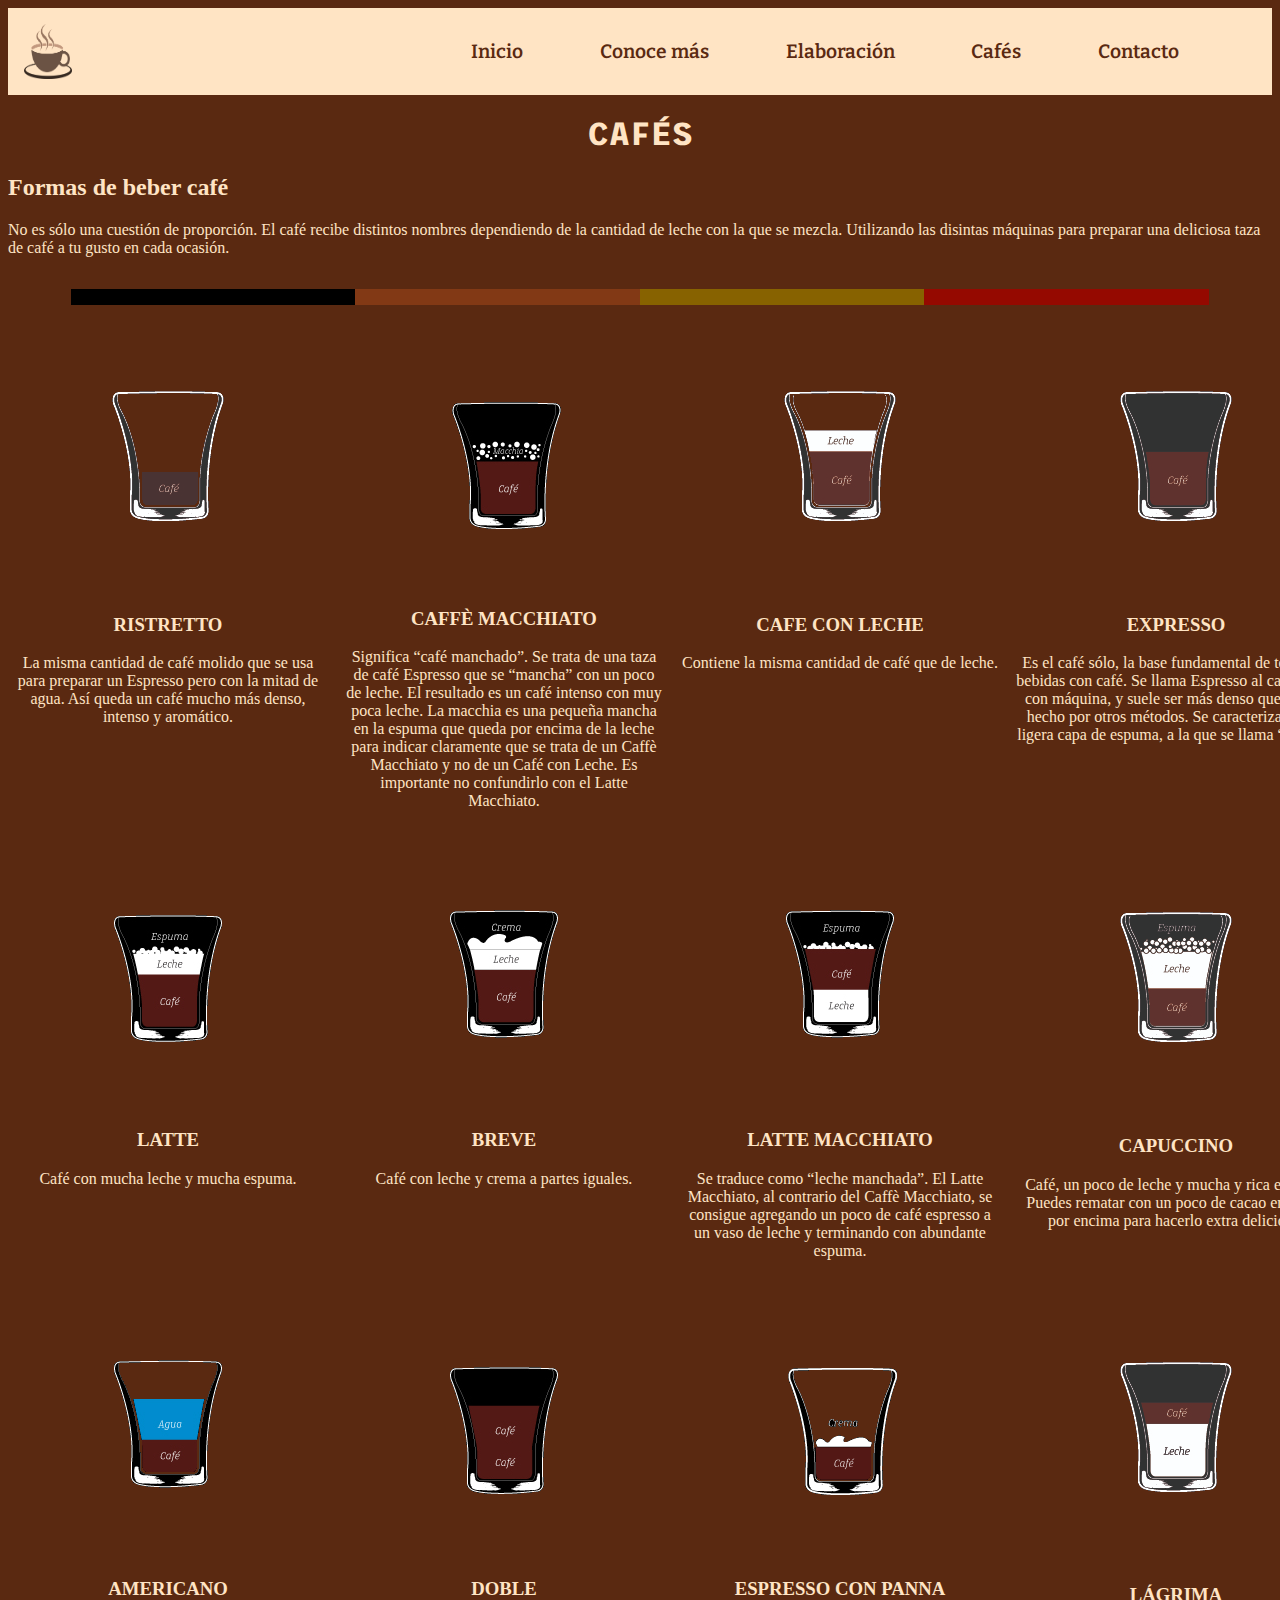
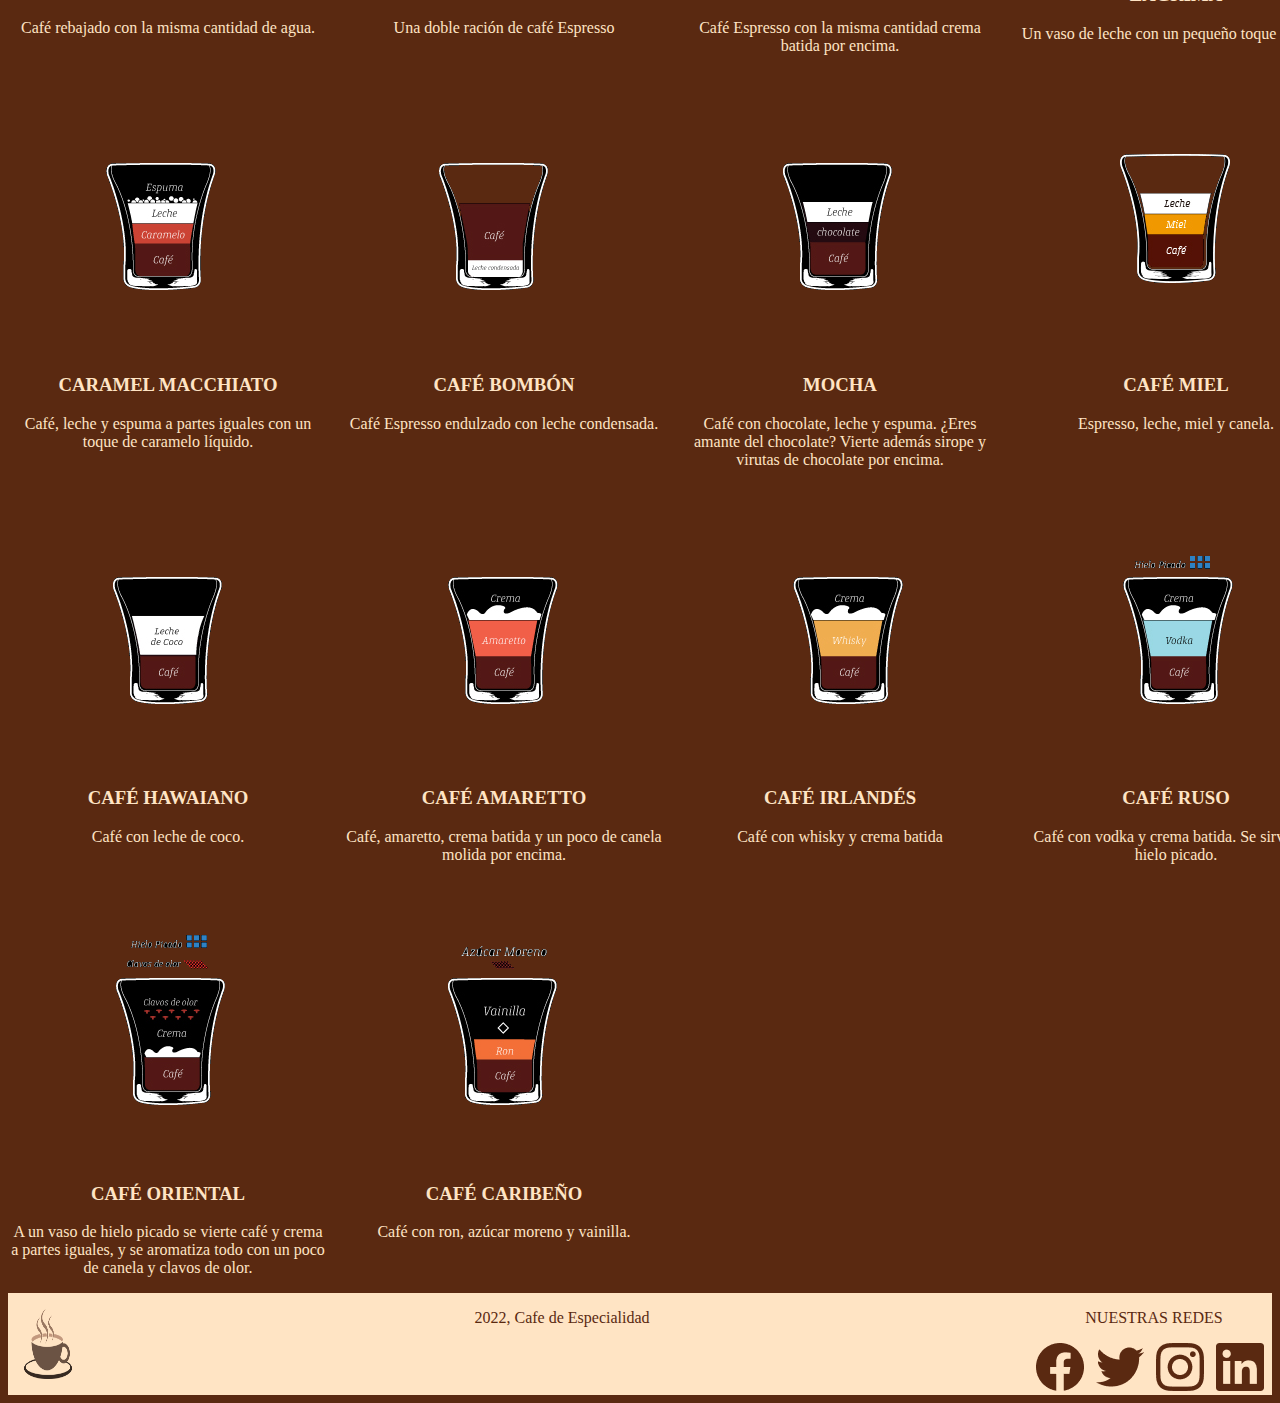
==== pages/cafes.html @ d330a457 "primer repositorio" ====
<!DOCTYPE html>
<html lang="en">
<head>
    <meta charset="UTF-8">
    <meta http-equiv="X-UA-Compatible" content="IE=edge">
    <meta name="viewport" content="width=device-width, initial-scale=1.0">
    <title>Cafés</title>
    <link rel="icon" type="text/css" href="../images/logo.ico">
    <link rel="stylesheet" href="../css/style.css">
    <link rel="preconnect" href="https://fonts.googleapis.com">
    <link rel="preconnect" href="https://fonts.gstatic.com" crossorigin>
    <link href="https://fonts.googleapis.com/css2?family=Bitter:wght@300;600;900&display=swap" rel="stylesheet">
    <link href="https://fonts.googleapis.com/css2?family=Trispace:wght@500&display=swap" rel="stylesheet">
</head>
<body>
    <header>
        <img class="logo" class= "logo" src="../images/logo.png" alt="Cafe de Espacialidad">
        <nav>
            <ul class="list">
                <li><a  href="../index.html">Inicio</a></li>
                <li><a  href="../pages/saber.html">Conoce más</a></li>
                <li><a  href="../pages/elaboracion.html">Elaboración</a></li>
                <li><a  href="../pages/cafes.html">Cafés</a></li>
                <li><a  href="../pages/contacto.html">Contacto</a></li>
            </ul>
        </nav>
    </header>

    <article>
        <section class="preface">
            <h1>CAFÉS</h1>
            <h2>Formas de beber café</h2>
            <p>No es sólo una cuestión de proporción. El café recibe distintos nombres dependiendo de la cantidad de leche con la que se mezcla. 
                Utilizando las disintas máquinas para preparar una deliciosa taza de café a tu gusto en cada ocasión.
            </p>
            
        </section>

        <div class="separador" ></div>

        <section id="allCards">
            
            <div class="card">
                <img class="I_cards"src="../images/c_ristetto.png" alt="expresso">
                <h3>RISTRETTO</h3>
                <p>La misma cantidad de café molido que se usa para preparar un Espresso pero con la mitad de agua. 
                    Así queda un café mucho más denso, intenso y aromático.
                </p>
            </div>
            
            <div class="card">
                <img class="I_cards"src="../images/c_machiatto.png" alt="MACCHIATO">
                <h3>CAFFÈ MACCHIATO</h3>
                <p>Significa “café manchado”. Se trata de una taza de café Espresso que se “mancha” con un poco de leche. 
                    El resultado es un café intenso con muy poca leche. La macchia es una pequeña mancha en la espuma que queda por encima de la 
                    leche para indicar claramente que se trata de un Caffè Macchiato y no de un Café con Leche. Es importante no confundirlo con el Latte Macchiato.
                </p>
            </div>

            <div class="card">
                <img class="I_cards"src="../images/c_cafeLeche.png" alt="CON LECHE">
                <h3>CAFE CON LECHE</h3>
                <p>Contiene la misma cantidad de café que de leche.</p>
            </div>

            <div class="card">
                <img class="I_cards"src="../images/c_expresso.png" alt="expresso">
                <h3>EXPRESSO</h3>
                <p>Es el café sólo, la base fundamental de todas las bebidas con café. Se llama Espresso al café hecho con máquina, y suele ser más denso que el café hecho 
                    por otros métodos. Se caracteriza por su ligera capa de espuma, a la que se llama “crema”.
                </p>
            </div>

            <div class="card">
                <img class="I_cards"src="../images/c_latte.png" alt="LATTE">
                <h3>LATTE</h3>
                <p>Café con mucha leche y mucha espuma.</p>
            </div>

            <div class="card">
                <img class="I_cards"src="../images/c_breve.png" alt="BREVE">
                <h3>BREVE</h3>
                <p>Café con leche y crema a partes iguales.</p>
            </div>

            <div class="card">
                <img class="I_cards"src="../images/c_latteMacchiato.png" alt="MACCHIATO">
                <h3>LATTE MACCHIATO</h3>
                <p>Se traduce como “leche manchada”. El Latte Macchiato, al contrario del Caffè Macchiato, se consigue agregando un poco de café 
                    espresso a un vaso de leche y terminando con abundante espuma.</p>
            </div>

            <div class="card">
                <img class="I_cards"src="../images/c_capuccino.png" alt="CAPUCCINO">
                <h3>CAPUCCINO</h3>
                <p>Café, un poco de leche y mucha y rica espuma. Puedes rematar con un poco de cacao en polvo por encima para hacerlo extra delicioso.</p>
            </div>

            <div class="card">
                <img class="I_cards"src="../images/c_americano.png" alt="AMERICANO">
                <h3>AMERICANO</h3>
                <p> Café rebajado con la misma cantidad de agua.</p>
            </div>

            <div class="card">
                <img class="I_cards"src="../images/c_doble.png" alt="DOBLE">
                <h3>DOBLE</h3>
                <p> Una doble ración de café Espresso</p>
            </div>

            <div class="card">
                <img class="I_cards"src="../images/c_conPana.png" alt="PANNA">
                <h3>ESPRESSO CON PANNA</h3>
                <p>Café Espresso con la misma cantidad crema batida por encima.</p>
            </div>

            <div class="card">
                <img class="I_cards"src="../images/c_lagrima.png" alt="LÁGRIMA">
                <h3>LÁGRIMA</h3>
                <p> Un vaso de leche con un pequeño toque de café.</p>
            </div>

            <div class="card">
                <img class="I_cards"src="../images/c_caramel.png" alt="MACCHIATO">
                <h3>CARAMEL MACCHIATO</h3>
                <p>Café, leche y espuma a partes iguales con un toque de caramelo líquido.</p>
            </div>

            <div class="card">
                <img class="I_cards"src="../images/c_bombon.png" alt="BOMBÓN">
                <h3>CAFÉ BOMBÓN</h3>
                <p>Café Espresso endulzado con leche condensada.</p>
            </div>

            <div class="card">
                <img class="I_cards"src="../images/c_mocha.png" alt="MOCHA">
                <h3>MOCHA</h3>
                <p>Café con chocolate, leche y espuma. ¿Eres amante del chocolate? Vierte además sirope y virutas de chocolate por encima.</p>
            </div>

            <div class="card">
                <img class="I_cards"src="../images/c_cafeMiel.png" alt="MIEL">
                <h3>CAFÉ MIEL</h3>
                <p>Espresso, leche, miel y canela.</p>
            </div>

            <div class="card">
                <img class="I_cards"src="../images/c_hawaiano.png" alt="HAWAIANO">
                <h3>CAFÉ HAWAIANO</h3>
                <p>Café con leche de coco.</p>
            </div>

            <div class="card">
                <img class="I_cards"src="../images/c_ameratto.png" alt="AMARETTO">
                <h3>CAFÉ AMARETTO</h3>
                <p>Café, amaretto, crema batida y un poco de canela molida por encima.</p>
            </div>

            <div class="card">
                <img class="I_cards"src="../images/c_irlandes.png" alt="IRLANDÉS">
                <h3>CAFÉ IRLANDÉS</h3>
                <p>Café con whisky y crema batida</p>
            </div>

            <div class="card">
                <img class="I_cards"src="../images/c_ruso.png" alt="RUSO">
                <h3>CAFÉ RUSO</h3>
                <p>Café con vodka y crema batida. Se sirve con hielo picado.</p>
            </div>

            <div class="card">
                <img class="I_cards"src="../images/c_oriental.png" alt="ORIENTAL">
                <h3>CAFÉ ORIENTAL</h3>
                <p>A un vaso de hielo picado se vierte café y crema a partes iguales, y se aromatiza todo con un poco de canela y clavos de olor.</p>
            </div>

            <div class="card">
                <img class="I_cards"src="../images/c_caribeno.png" alt="CARIBEÑO">
                <h3>CAFÉ CARIBEÑO</h3>
                <p>Café con ron, azúcar moreno y vainilla.</p>
            </div>



        </section>
    </article>

    <footer>
        <img class="logo"class="f_img" src="../images/logo.png" alt="Cafe de Espacialidad">
        <p>2022, Cafe de Especialidad</p>
        <div class="redes">
            <p>NUESTRAS REDES</p>
            <a class="l_redes" href="https://www.facebook.com" target=”_blank”><img class="I_cards"src="../images/Footer/FB.png" alt="Facebook"></a>
            <a class="l_redes" href="https://twitter.com/home" target=”_blank”><img class="I_cards"src="../images/Footer/TW.png" alt="Twitter"></a>
            <a class="l_redes" href="https://www.instagram.com" target=”_blank”><img class="I_cards"src="../images/Footer/IG.png" alt="Instagram"></a>
            <a class="l_redes" href="https://www.linkedin.com" target=”_blank”><img class="I_cards"src="../images/Footer/IN.png" alt="Linkedin"></a>
        </div>
    </footer>
</body>

</html>
---- css/style.css ----
/*barra separadora
  hacer 4divs dentro de un div
*/
:root {
  --color-primary: #ffe4c4;
  --color-secondary: #5A2911;
  --text-primary: 'Trispace';
  --text-secondary: 'Bitter';
}

*{
  color: var(--color-primary);
}
/* ----------- INCIO DEL NAV ----------- */
/* mejorar el css del nav*/

header{
  display: flex;
  justify-content: space-between;
  background-color: var(--color-primary);
  list-style-type: none;
  font-family: var(--text-secondary);
  font-weight: 600;

}

.logo{
  width: 3em;
  padding: 1em;
}

nav{
  padding: 1em;
}

nav .list{
  text-align: right;
  text-decoration: none;
}

.list{
  display: flex;
  flex-direction: row;
}

li{
  padding-right: 4em;
  font-size: larger;
}

a{
  color: var(--color-secondary);
  text-decoration: none;
}


/* ----------- INCIO DEL BODY ----------- */
body{
  background-color: var(--color-secondary);
}

h1{
  text-align: center;
  font-family: var(--text-primary);
  font-size: 2em;
}



/* ----------- ELBORACION ----------- */
.submenu{
  text-align: center;
  padding: 1em;
}

a{
  display: inline;
}
.imag{
  margin: 0 1em;
}

.content{
  display: flex;
  flex-direction: row;
  justify-content: center;
  gap: 3em;
  margin-top: 3em;;
  align-items: center;
}

.aside{
  text-align: center;
}

.recipe{
  text-align: end;
}

.iframe{
  margin: 0 auto;
  width: 700px;
  margin-bottom: 3em;
}

/* ----------- CAFES ----------- */
.preface{
  margin-bottom: 2em;
}

article{
  display: block;
}

.separador{
  width: 90%;
  height: 1em;
  margin: 1em auto;
  background: linear-gradient(to right,#000000 0% 25%, #823915 25% 50%, #876200 50% 75%, #950900 75% 100% )
}

#allCards{
  display: grid;
  width: 100%;
  grid-template-areas: "card card card card";
  grid-template-rows: auto;
  grid-template-columns: auto;
  gap: 1em;
  text-align: center;
}

.card{
  width: 20rem;
}

.I_cards{
  max-width: 100%
}

/* ----------- INCIO CONTACTO ----------- */
.I_contacto{

  height: 27em;
  background-image: url(../images/contacto.jpg);
  background-position: center;
  background-size: 90em;
}

.contacto{
  margin: auto;
  font-size: xxx-large;
}

.formula{
  display: grid;
  width: 95%;
  grid-template-areas:  "nombre " "apellido"
                        "telefono" "telefono"
                        "direccion" "direccion"
                        "pregunta" "pregunta";
  grid-template-rows: auto;
  grid-template-columns: auto;
  gap: 1em;
  padding-top: 2em;
  margin-bottom: 2em;
}

input{
  height: 2em;
}

button{
  color: var(--color-secondary);
  border-radius: 10em;
}



/* ----------- INCIO DEL FOOTER ----------- */

.f_img{
  height: 3%;
  width: 3%;
}

footer{
  display: flex;
  justify-content: space-between;
  background-color: var(--color-primary);
}

footer p{
  color: var(--color-secondary);
  text-align: center;
}

.l_redes{
  display: inline;
  padding-right: 0.5em;
}

@media only screen and (max-width: 1024px) {
  
  #allCards{ 
    grid-template-areas: "card card";
   }
  
  .preface{
    text-align: center;
  }
}


@media only screen and (max-width: 768px) {

  .list{
    display: flex;
    flex-direction:column;
  }

  .logo{
    height: 3em;
    width: 3em;
    padding: 1em;
  }

  .I_contacto{

    height: 12em;
    background-image: url(../images/contacto.jpg);
    background-size: 47em;
  }
  
  .contacto{
    font-size: xxx-large;
    position: absolute;
  } 

  .I_cards{
    height: 2em;
  }
 
  .f_img{
    height: 4em;
    width: 4em;
    align-self: center;
    margin-left: 1em
  }

 }


 @media only screen and (max-width: 425px) {

  .logo{
    height: 3em;
    width: 3em;
    padding: 1em;
  }
  

  #allCards{ 
   grid-template-areas: "card";
   justify-content: center;
  }
 
  .preface{
   text-align: center;
  }

  .I_cards{
    height: 2em;
  }

  .I_contacto{

    height: 12em;
    background-image: url(../images/contacto.jpg);
    background-size: 26em;
  }
  
  .contacto{
    position: absolute;
  }

  .f_img{
    height: 4em;
    width: 4em;
    align-self: center;
    margin-left: 1em
  }

 }
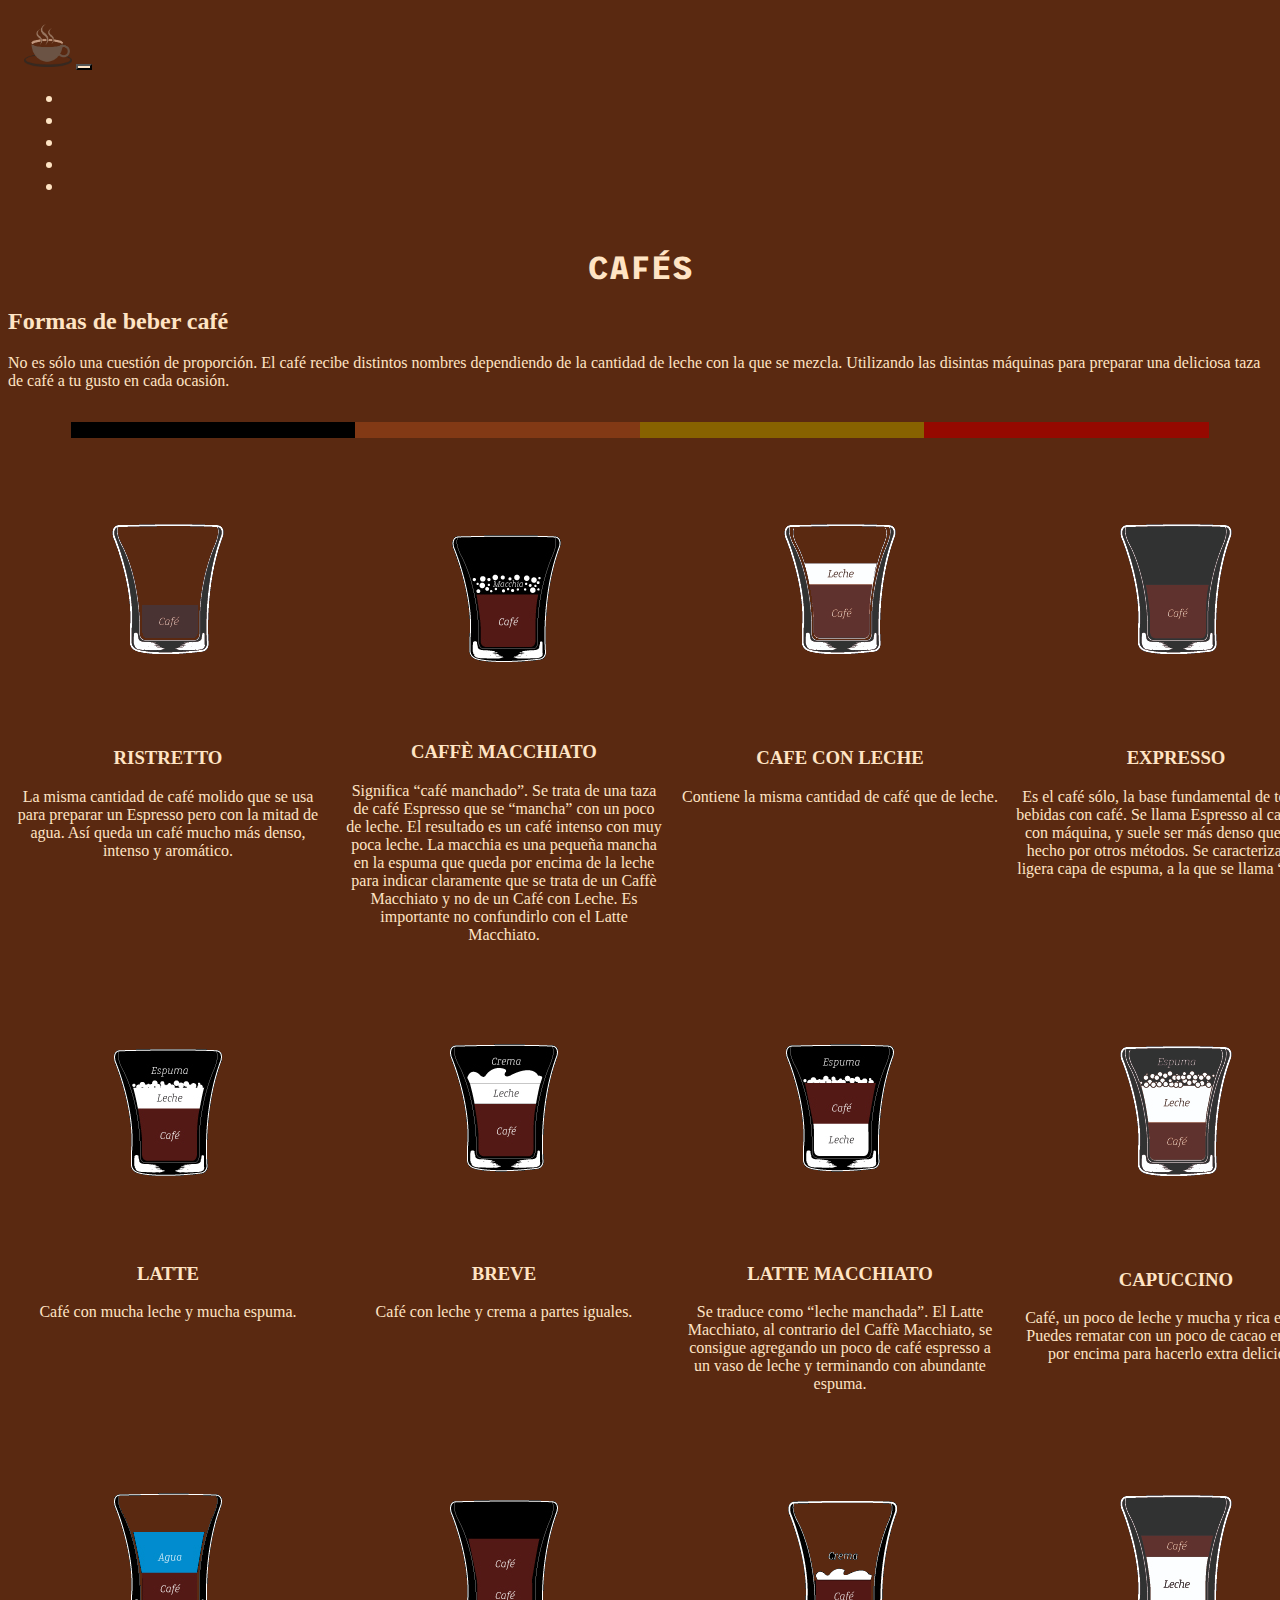
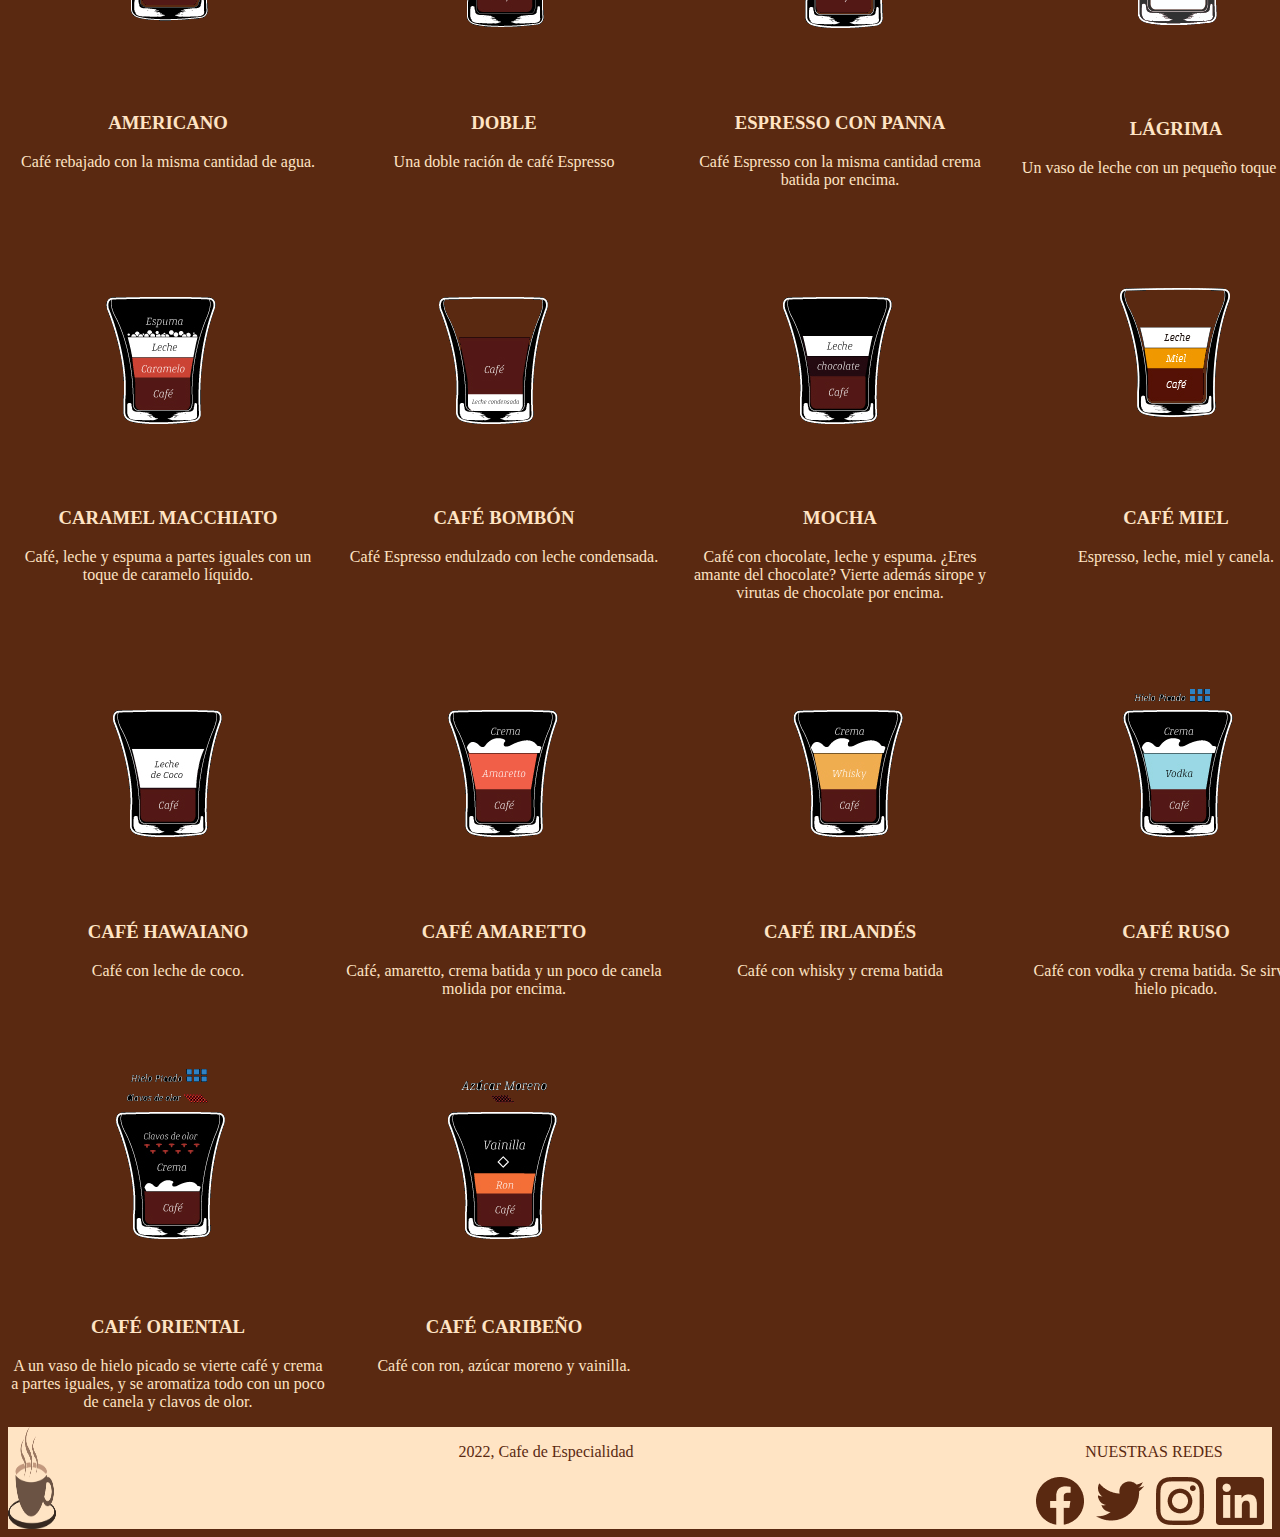
==== commit 65759c14: "aplicando boostrap" ====
--- a/pages/cafes.html
+++ b/pages/cafes.html
@@ -4,6 +4,8 @@
     <meta charset="UTF-8">
     <meta http-equiv="X-UA-Compatible" content="IE=edge">
     <meta name="viewport" content="width=device-width, initial-scale=1.0">
+    <link href="https://cdn.jsdelivr.net/npm/bootstrap@5.2.0/dist/css/bootstrap.min.css" rel="stylesheet"
+        integrity="sha384-gH2yIJqKdNHPEq0n4Mqa/HGKIhSkIHeL5AyhkYV8i59U5AR6csBvApHHNl/vI1Bx" crossorigin="anonymous">
     <title>Cafés</title>
     <link rel="icon" type="text/css" href="../images/logo.ico">
     <link rel="stylesheet" href="../css/style.css">
@@ -13,7 +15,7 @@
     <link href="https://fonts.googleapis.com/css2?family=Trispace:wght@500&display=swap" rel="stylesheet">
 </head>
 <body>
-    <header>
+    <!-- <header>
         <img class="logo" class= "logo" src="../images/logo.png" alt="Cafe de Espacialidad">
         <nav>
             <ul class="list">
@@ -24,7 +26,38 @@
                 <li><a  href="../pages/contacto.html">Contacto</a></li>
             </ul>
         </nav>
-    </header>
+    </header> -->
+    <nav class="navbar navbar-expand-md navbar-dark" aria-label="Seventh navbar example">
+        <div class="container-fluid">
+            <img class="logo" src="../images/logo.png" alt="Cafe de Espacialidad">
+            <button class="navbar-toggler" type="button" data-bs-toggle="collapse" data-bs-target="#navbarsExampleXxl"
+                aria-controls="navbarsExampleXxl" aria-expanded="false" aria-label="Toggle navigation">
+                <span class="navbar-toggler-icon"></span>
+            </button>
+
+            <div class="collapse navbar-collapse justify-content-end" id="navbarsExampleXxl">
+                <div class="row">
+                    <ul class="navbar-nav mb-2 mb-xl-0 col-12">
+                        <li class="nav-item">
+                            <a class="nav-link" href="../index.html">Inicio</a>
+                        </li>
+                        <li class="nav-item">
+                            <a class="nav-link" href="../pages/saber.html">Conocé</a>
+                        </li>
+                        <li class="nav-item">
+                            <a class="nav-link" href="../pages/elaboracion.html">Elaboración</a>
+                        </li>
+                        <li class="nav-item">
+                            <a class="nav-link" href="../pages/cafes.html">Cafés</a>
+                        </li>
+                        <li class="nav-item">
+                            <a class="nav-link" href="../pages/contacto.html">Contacto</a>
+                        </li>
+                    </ul>
+                </div>
+            </div>
+        </div>
+    </nav>
 
     <article>
         <section class="preface">
@@ -196,6 +229,8 @@
             <a class="l_redes" href="https://www.linkedin.com" target=”_blank”><img class="I_cards"src="../images/Footer/IN.png" alt="Linkedin"></a>
         </div>
     </footer>
+    <script src="https://cdn.jsdelivr.net/npm/bootstrap@5.2.0/dist/js/bootstrap.bundle.min.js" integrity="sha384-A3rJD856KowSb7dwlZdYEkO39Gagi7vIsF0jrRAoQmDKKtQBHUuLZ9AsSv4jD4Xa" crossorigin="anonymous"></script>
+
 </body>
 
 </html>--- a/css/style.css
+++ b/css/style.css
@@ -26,7 +26,7 @@
 
 .logo{
   width: 3em;
-  padding: 1em;
+  padding: 0em;
 }
 
 nav{
@@ -151,27 +151,23 @@
   font-size: xxx-large;
 }
 
-.formula{
-  display: grid;
-  width: 95%;
-  grid-template-areas:  "nombre " "apellido"
-                        "telefono" "telefono"
-                        "direccion" "direccion"
-                        "pregunta" "pregunta";
-  grid-template-rows: auto;
-  grid-template-columns: auto;
-  gap: 1em;
-  padding-top: 2em;
-  margin-bottom: 2em;
-}
+.form{
+  font-family: var(--text-primary);
+}
+
 
 input{
   height: 2em;
 }
 
 button{
-  color: var(--color-secondary);
-  border-radius: 10em;
+  background-color: var(--color-primary);
+  color: var(--color-primary) !important;
+}
+
+.send{
+  text-align: center;
+  padding: 2em;
 }
 
 
@@ -221,7 +217,7 @@
   .logo{
     height: 3em;
     width: 3em;
-    padding: 1em;
+    padding: 0em;
   }
 
   .I_contacto{
@@ -255,7 +251,7 @@
   .logo{
     height: 3em;
     width: 3em;
-    padding: 1em;
+    padding: 0em;
   }
   
 
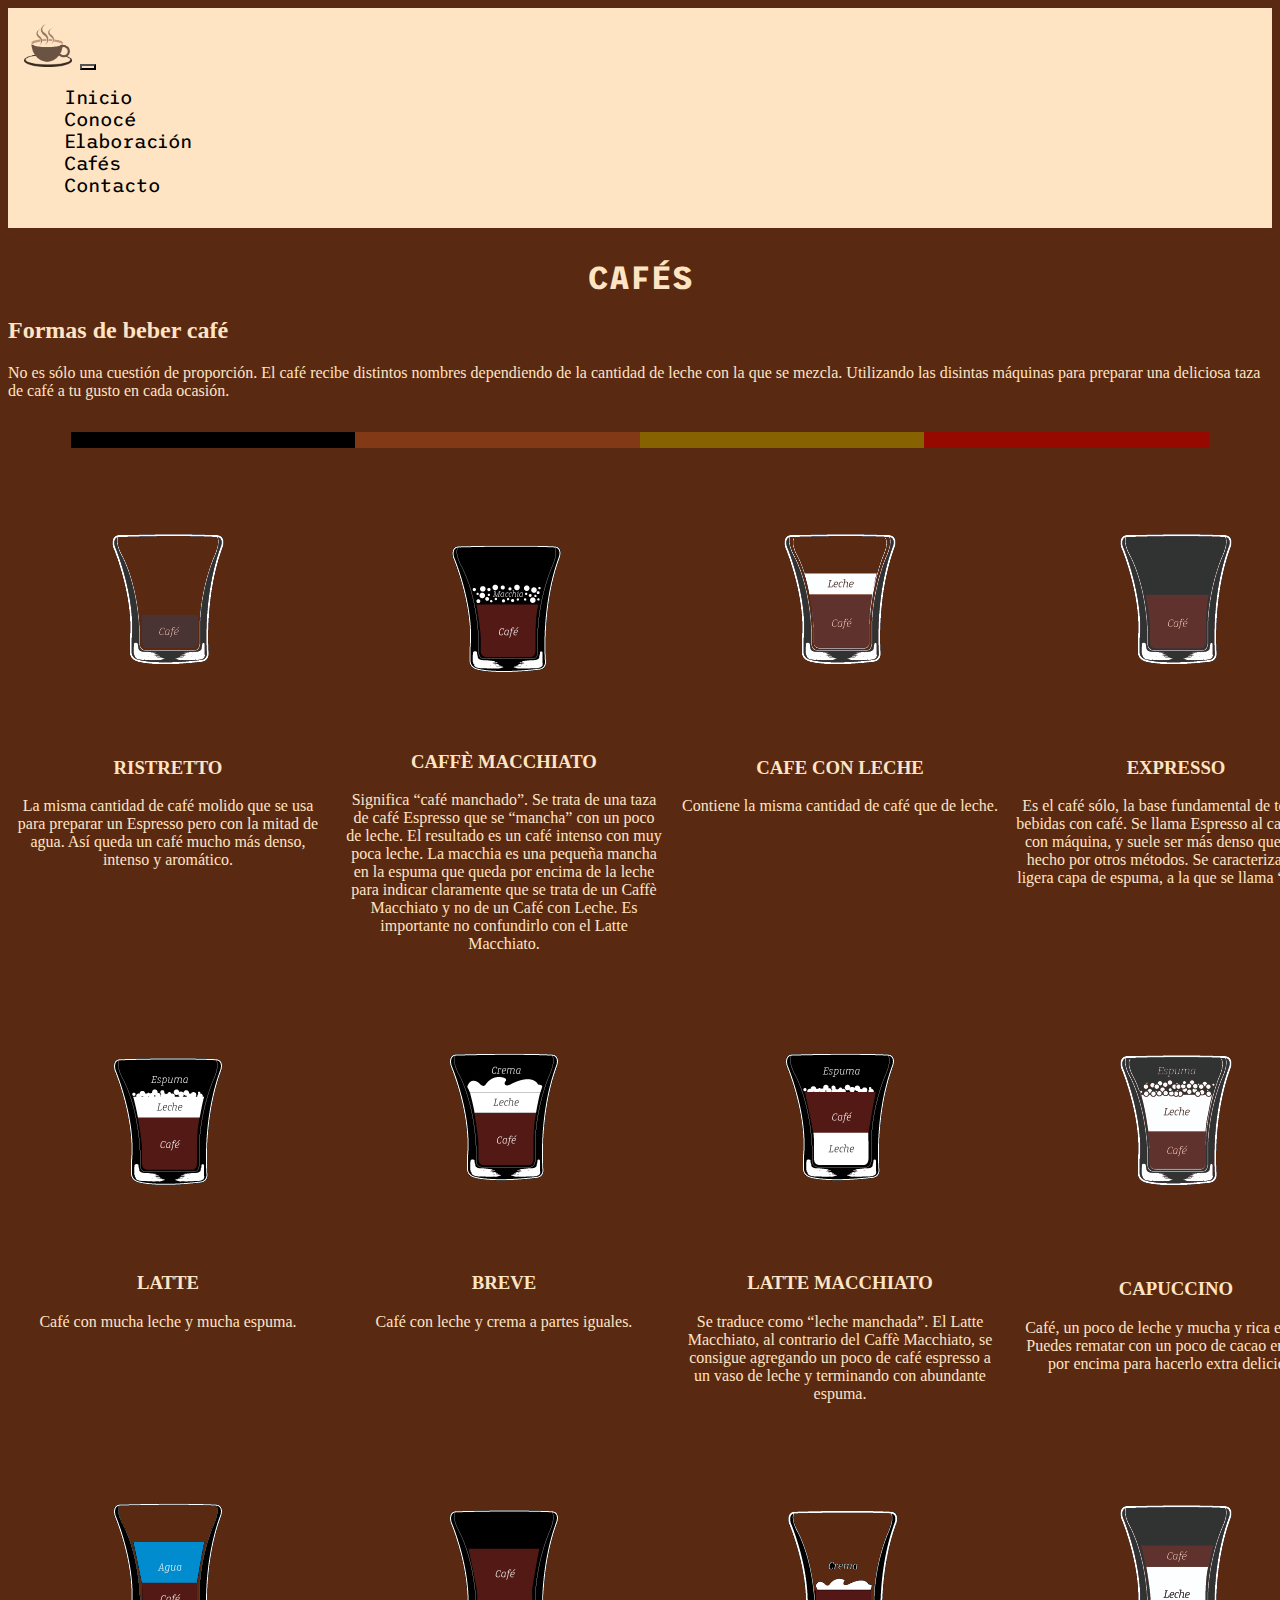
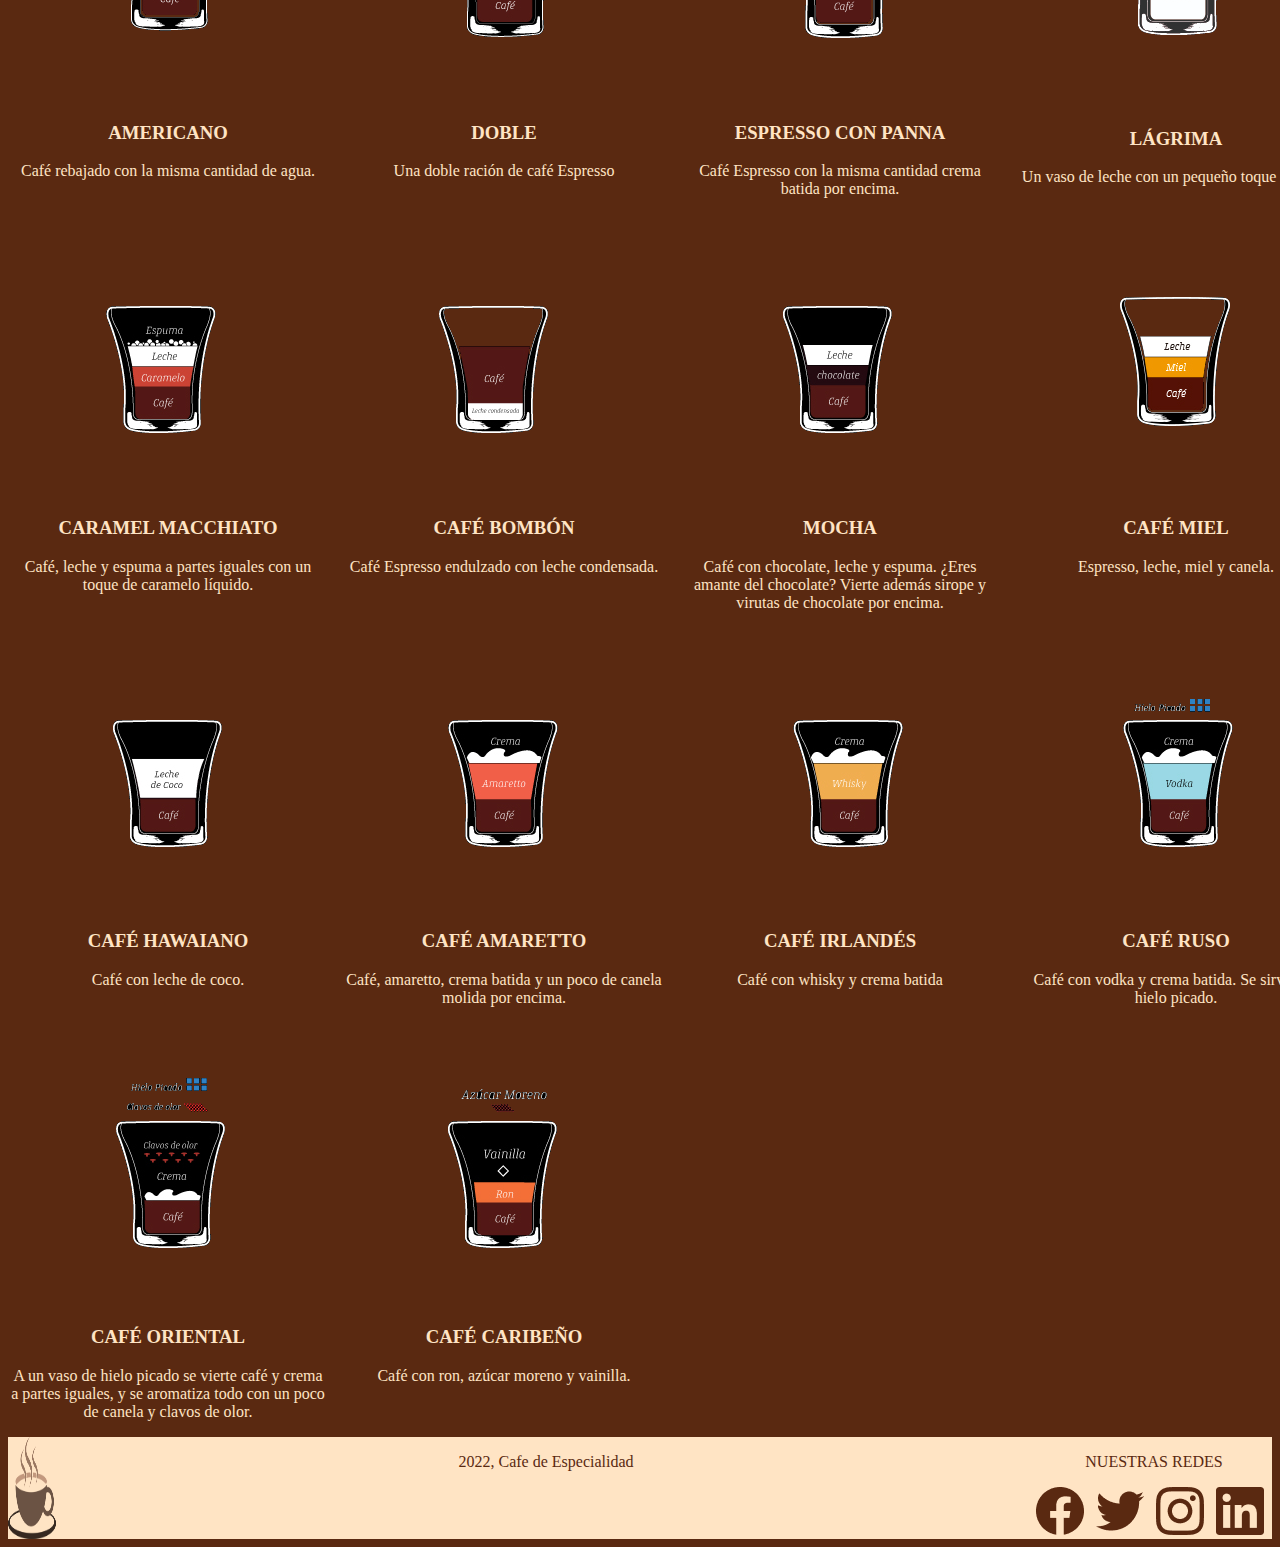
==== commit bdc9f7a9: "anadiendo animacion" ====
--- a/pages/cafes.html
+++ b/pages/cafes.html
@@ -15,19 +15,8 @@
     <link href="https://fonts.googleapis.com/css2?family=Trispace:wght@500&display=swap" rel="stylesheet">
 </head>
 <body>
-    <!-- <header>
-        <img class="logo" class= "logo" src="../images/logo.png" alt="Cafe de Espacialidad">
-        <nav>
-            <ul class="list">
-                <li><a  href="../index.html">Inicio</a></li>
-                <li><a  href="../pages/saber.html">Conoce más</a></li>
-                <li><a  href="../pages/elaboracion.html">Elaboración</a></li>
-                <li><a  href="../pages/cafes.html">Cafés</a></li>
-                <li><a  href="../pages/contacto.html">Contacto</a></li>
-            </ul>
-        </nav>
-    </header> -->
-    <nav class="navbar navbar-expand-md navbar-dark" aria-label="Seventh navbar example">
+
+    <nav class="navbar navbar-expand-md navbar-dark navcolor" aria-label="Seventh navbar example">
         <div class="container-fluid">
             <img class="logo" src="../images/logo.png" alt="Cafe de Espacialidad">
             <button class="navbar-toggler" type="button" data-bs-toggle="collapse" data-bs-target="#navbarsExampleXxl"
@@ -39,19 +28,19 @@
                 <div class="row">
                     <ul class="navbar-nav mb-2 mb-xl-0 col-12">
                         <li class="nav-item">
-                            <a class="nav-link" href="../index.html">Inicio</a>
-                        </li>
-                        <li class="nav-item">
-                            <a class="nav-link" href="../pages/saber.html">Conocé</a>
-                        </li>
-                        <li class="nav-item">
-                            <a class="nav-link" href="../pages/elaboracion.html">Elaboración</a>
-                        </li>
-                        <li class="nav-item">
-                            <a class="nav-link" href="../pages/cafes.html">Cafés</a>
-                        </li>
-                        <li class="nav-item">
-                            <a class="nav-link" href="../pages/contacto.html">Contacto</a>
+                            <a class="nav-link navfont" href="../index.html">Inicio</a>
+                        </li>
+                        <li class="nav-item">
+                            <a class="nav-link navfont" href="../pages/saber.html">Conocé</a>
+                        </li>
+                        <li class="nav-item">
+                            <a class="nav-link navfont" href="../pages/elaboracion.html">Elaboración</a>
+                        </li>
+                        <li class="nav-item">
+                            <a class="nav-link navfont" href="../pages/cafes.html">Cafés</a>
+                        </li>
+                        <li class="nav-item">
+                            <a class="nav-link navfont" href="../pages/contacto.html">Contacto</a>
                         </li>
                     </ul>
                 </div>
--- a/css/style.css
+++ b/css/style.css
@@ -14,6 +14,17 @@
 /* ----------- INCIO DEL NAV ----------- */
 /* mejorar el css del nav*/
 
+.navcolor{
+  background-color: var(--color-primary);
+  font-family: var(--text-primary);
+  padding: 1em;
+  margin-bottom: 2em;
+}
+
+.navfont{
+  color: #000000;
+}
+
 header{
   display: flex;
   justify-content: space-between;
@@ -103,6 +114,11 @@
   margin-bottom: 3em;
 }
 
+.carousel-img{
+  margin: auto;
+  padding: 1em 0px;
+}
+
 /* ----------- CAFES ----------- */
 .preface{
   margin-bottom: 2em;
